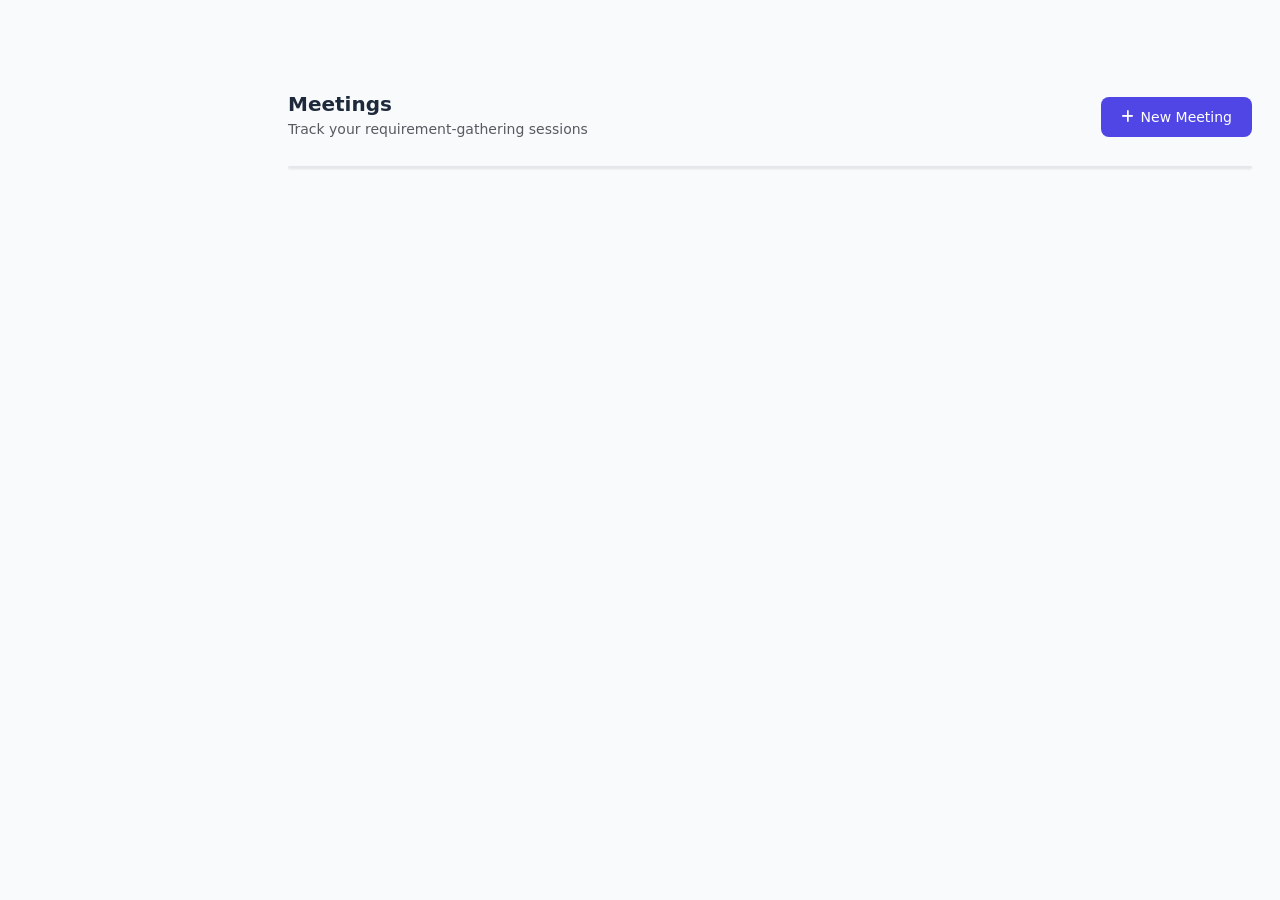
==== ReqAI/frontend/pages/meetings.html @ 3aa12336 "Phase 1: Project foundation - FastAPI backend, JWT auth, SQLite, frontend" ====
<!DOCTYPE html>
<html lang="en">
<head>
  <meta charset="UTF-8">
  <meta name="viewport" content="width=device-width, initial-scale=1.0">
  <title>Meetings • ReqAI</title>
  <link href="https://cdn.jsdelivr.net/npm/bootstrap@5.3.2/dist/css/bootstrap.min.css" rel="stylesheet">
  <link rel="stylesheet" href="https://cdnjs.cloudflare.com/ajax/libs/font-awesome/6.5.1/css/all.min.css">
  <link rel="stylesheet" href="../assets/css/theme.css">
</head>
<body>

  <div class="main-content">
    <div class="content-area">

      <!-- Header -->
      <div class="d-flex align-items-center justify-content-between mb-4">
        <div>
          <h5 class="mb-0 fw-bold">Meetings</h5>
          <small class="text-muted">Track your requirement-gathering sessions</small>
        </div>
        <button class="btn-primary-custom" onclick="openCreateModal()">
          <i class="fas fa-plus"></i> New Meeting
        </button>
      </div>

      <!-- Meetings Table Card -->
      <div class="req-card">
        <div class="card-body p-0">
          <div id="meetings-table-wrapper"></div>
        </div>
      </div>
    </div>
  </div>

  <!-- Create / Edit Modal -->
  <div class="modal fade" id="meetingModal" tabindex="-1" aria-hidden="true">
    <div class="modal-dialog modal-lg">
      <div class="modal-content" style="border-radius:var(--border-radius);">
        <div class="modal-header">
          <h5 class="modal-title fw-semibold" id="meetingModalLabel">New Meeting</h5>
          <button type="button" class="btn-close" data-bs-dismiss="modal"></button>
        </div>
        <div class="modal-body">
          <input type="hidden" id="meeting-id">
          <div class="row g-3">
            <div class="col-12">
              <label class="form-label-custom">Meeting Title *</label>
              <input type="text" class="form-control-custom" id="meeting-title" required>
            </div>
            <div class="col-12">
              <label class="form-label-custom">Project *</label>
              <select class="form-control-custom" id="meeting-project"></select>
            </div>
            <div class="col-md-6">
              <label class="form-label-custom">Meeting Date</label>
              <input type="date" class="form-control-custom" id="meeting-date">
            </div>
            <div class="col-md-6">
              <label class="form-label-custom">Duration (minutes)</label>
              <input type="number" class="form-control-custom" id="meeting-duration" min="1">
            </div>
            <div class="col-12">
              <label class="form-label-custom">Participants</label>
              <input type="text" class="form-control-custom" id="meeting-participants"
                     placeholder="e.g. John Smith, Jane Doe">
            </div>
            <div class="col-12">
              <label class="form-label-custom">Description</label>
              <textarea class="form-control-custom" id="meeting-desc" rows="3"
                        placeholder="What was discussed in this meeting?"></textarea>
            </div>
          </div>
        </div>
        <div class="modal-footer">
          <button type="button" class="btn btn-light" data-bs-dismiss="modal">Cancel</button>
          <button type="button" class="btn-primary-custom" onclick="saveMeeting()">
            <i class="fas fa-save"></i> Save Meeting
          </button>
        </div>
      </div>
    </div>
  </div>

  <script src="https://cdn.jsdelivr.net/npm/bootstrap@5.3.2/dist/js/bootstrap.bundle.min.js"></script>
  <script src="../assets/js/config.js"></script>
  <script src="../assets/js/auth.js"></script>
  <script src="../assets/js/api.js"></script>
  <script src="../assets/js/ui.js"></script>
  <script src="../assets/js/sidebar.js"></script>
  <script>
    requireAuth();
    renderLayout('Meetings', 'meetings');

    let modalInstance = null;
    let allProjects = [];

    async function loadAll() {
      showLoading();
      try {
        const [pData, mData] = await Promise.all([getProjectsAPI(), getMeetingsAPI()]);
        allProjects = pData.projects || [];
        renderMeetingsTable(mData.meetings || []);
      } catch (err) {
        showToast(err.message, 'error');
      } finally {
        hideLoading();
      }
    }

    function renderMeetingsTable(meetings) {
      const wrapper = document.getElementById('meetings-table-wrapper');
      if (meetings.length === 0) {
        wrapper.innerHTML = `
          <div class="empty-state">
            <i class="fas fa-calendar-check"></i>
            <h5>No Meetings Yet</h5>
            <p>Create your first meeting to start capturing requirements.</p>
          </div>`;
        return;
      }

      const projectMap = {};
      allProjects.forEach(p => { projectMap[p.id] = p.name; });

      wrapper.innerHTML = `
        <div class="table-responsive">
          <table class="req-table">
            <thead>
              <tr>
                <th>Title</th>
                <th>Project</th>
                <th>Date</th>
                <th>Duration</th>
                <th>Status</th>
                <th>Actions</th>
              </tr>
            </thead>
            <tbody>
              ${meetings.map(m => `
                <tr>
                  <td><strong>${m.title}</strong></td>
                  <td>${projectMap[m.project_id] || '—'}</td>
                  <td>${m.meeting_date ? formatDate(m.meeting_date) : '—'}</td>
                  <td>${m.duration_minutes ? m.duration_minutes + ' min' : '—'}</td>
                  <td>${getStatusBadge(m.processing_status)}</td>
                  <td>
                    <button class="btn btn-sm btn-outline-primary me-1"
                      onclick="openEditModal(${JSON.stringify(m).replace(/"/g,'&quot;')})">
                      <i class="fas fa-pen"></i>
                    </button>
                    <button class="btn btn-sm btn-outline-danger"
                      onclick="deleteMeeting(${m.id}, '${m.title.replace(/'/g,'\\'')}')">
                      <i class="fas fa-trash"></i>
                    </button>
                  </td>
                </tr>`).join('')}
            </tbody>
          </table>
        </div>`;
    }

    function populateProjectDropdown(selectedId = null) {
      const select = document.getElementById('meeting-project');
      select.innerHTML = '<option value="">-- Select Project --</option>' +
        allProjects.map(p =>
          `<option value="${p.id}" ${String(p.id) === String(selectedId) ? 'selected' : ''}>${p.name}</option>`
        ).join('');
    }

    function openCreateModal() {
      document.getElementById('meetingModalLabel').textContent = 'New Meeting';
      document.getElementById('meeting-id').value = '';
      document.getElementById('meeting-title').value = '';
      document.getElementById('meeting-date').value = '';
      document.getElementById('meeting-duration').value = '';
      document.getElementById('meeting-participants').value = '';
      document.getElementById('meeting-desc').value = '';
      populateProjectDropdown();
      modalInstance = new bootstrap.Modal(document.getElementById('meetingModal'));
      modalInstance.show();
    }

    function openEditModal(meeting) {
      document.getElementById('meetingModalLabel').textContent = 'Edit Meeting';
      document.getElementById('meeting-id').value = meeting.id;
      document.getElementById('meeting-title').value = meeting.title;
      document.getElementById('meeting-date').value = meeting.meeting_date || '';
      document.getElementById('meeting-duration').value = meeting.duration_minutes || '';
      document.getElementById('meeting-participants').value = meeting.participants || '';
      document.getElementById('meeting-desc').value = meeting.description || '';
      populateProjectDropdown(meeting.project_id);
      modalInstance = new bootstrap.Modal(document.getElementById('meetingModal'));
      modalInstance.show();
    }

    async function saveMeeting() {
      const id = document.getElementById('meeting-id').value;
      const project_id = document.getElementById('meeting-project').value;
      const title = document.getElementById('meeting-title').value.trim();

      if (!title) { showToast('Meeting title is required.', 'warning'); return; }
      if (!id && !project_id) { showToast('Please select a project.', 'warning'); return; }

      const payload = {
        title,
        description: document.getElementById('meeting-desc').value.trim() || null,
        meeting_date: document.getElementById('meeting-date').value || null,
        duration_minutes: document.getElementById('meeting-duration').value
          ? parseFloat(document.getElementById('meeting-duration').value) : null,
        participants: document.getElementById('meeting-participants').value.trim() || null,
      };
      if (!id) payload.project_id = parseInt(project_id);

      showLoading();
      try {
        if (id) {
          await updateMeetingAPI(id, payload);
          showToast('Meeting updated!', 'success');
        } else {
          await createMeetingAPI(payload);
          showToast('Meeting created!', 'success');
        }
        if (modalInstance) modalInstance.hide();
        loadAll();
      } catch (err) {
        showToast(err.message, 'error');
      } finally {
        hideLoading();
      }
    }

    async function deleteMeeting(id, title) {
      if (!confirmAction(`Delete meeting "${title}"?`)) return;
      showLoading();
      try {
        await deleteMeetingAPI(id);
        showToast('Meeting deleted.', 'success');
        loadAll();
      } catch (err) {
        showToast(err.message, 'error');
      } finally {
        hideLoading();
      }
    }

    loadAll();
  </script>
</body>
</html>
---- ReqAI/frontend/assets/css/theme.css ----
/* ================================================================
   ReqAI – Global Theme
   Modern dark-sidebar + light-content layout
   ================================================================ */

:root {
  --primary:        #4f46e5;   /* Indigo */
  --primary-dark:   #3730a3;
  --primary-light:  #818cf8;
  --secondary:      #0ea5e9;   /* Sky blue */
  --success:        #22c55e;
  --warning:        #f59e0b;
  --danger:         #ef4444;
  --info:           #06b6d4;

  --sidebar-bg:     #1e1b4b;   /* Deep indigo */
  --sidebar-text:   #c7d2fe;
  --sidebar-hover:  #312e81;
  --sidebar-active: #4f46e5;
  --sidebar-width:  260px;

  --topbar-bg:      #ffffff;
  --topbar-border:  #e5e7eb;

  --body-bg:        #f8fafc;
  --card-bg:        #ffffff;
  --card-border:    #e5e7eb;
  --card-shadow:    0 1px 3px rgba(0,0,0,.08), 0 1px 2px rgba(0,0,0,.04);
  --card-shadow-hover: 0 4px 12px rgba(0,0,0,.12);

  --text-primary:   #1e293b;
  --text-secondary: #64748b;
  --text-muted:     #94a3b8;

  --border-radius:  0.75rem;
  --border-radius-sm: 0.5rem;
  --transition:     all 0.2s ease;
}

/* ── Reset / Base ─────────────────────────────────────────────── */
*, *::before, *::after { box-sizing: border-box; margin: 0; padding: 0; }

body {
  font-family: 'Inter', system-ui, -apple-system, sans-serif;
  background: var(--body-bg);
  color: var(--text-primary);
  line-height: 1.6;
}

a { text-decoration: none; color: inherit; }
img { max-width: 100%; display: block; }

/* ── Scrollbar ────────────────────────────────────────────────── */
::-webkit-scrollbar { width: 6px; }
::-webkit-scrollbar-track { background: transparent; }
::-webkit-scrollbar-thumb { background: #cbd5e1; border-radius: 3px; }

/* ── Sidebar ──────────────────────────────────────────────────── */
.sidebar {
  position: fixed;
  top: 0; left: 0;
  width: var(--sidebar-width);
  height: 100vh;
  background: var(--sidebar-bg);
  display: flex;
  flex-direction: column;
  z-index: 1000;
  transition: var(--transition);
  overflow-y: auto;
}

.sidebar-brand {
  padding: 1.5rem 1.25rem;
  border-bottom: 1px solid rgba(255,255,255,.08);
  display: flex;
  align-items: center;
  gap: .75rem;
}

.sidebar-brand .brand-icon {
  width: 36px; height: 36px;
  background: var(--primary);
  border-radius: var(--border-radius-sm);
  display: flex; align-items: center; justify-content: center;
  font-size: 1.1rem; color: #fff;
}

.sidebar-brand .brand-name {
  font-size: 1.2rem;
  font-weight: 700;
  color: #fff;
  letter-spacing: -.025em;
}

.sidebar-brand .brand-tagline {
  font-size: .65rem;
  color: var(--sidebar-text);
  opacity: .7;
  display: block;
}

.sidebar-nav { flex: 1; padding: 1rem 0; }

.nav-section-title {
  font-size: .65rem;
  font-weight: 600;
  text-transform: uppercase;
  letter-spacing: .08em;
  color: var(--sidebar-text);
  opacity: .5;
  padding: 1rem 1.25rem .4rem;
}

.sidebar-link {
  display: flex;
  align-items: center;
  gap: .75rem;
  padding: .65rem 1.25rem;
  color: var(--sidebar-text);
  font-size: .875rem;
  font-weight: 500;
  border-radius: 0;
  transition: var(--transition);
  position: relative;
}

.sidebar-link:hover {
  background: var(--sidebar-hover);
  color: #fff;
}

.sidebar-link.active {
  background: var(--sidebar-active);
  color: #fff;
}

.sidebar-link.active::before {
  content: '';
  position: absolute;
  left: 0; top: 0; bottom: 0;
  width: 3px;
  background: var(--primary-light);
  border-radius: 0 2px 2px 0;
}

.sidebar-link i { width: 18px; text-align: center; font-size: .95rem; }

.sidebar-footer {
  padding: 1rem 1.25rem;
  border-top: 1px solid rgba(255,255,255,.08);
}

/* ── Topbar ───────────────────────────────────────────────────── */
.topbar {
  position: fixed;
  top: 0;
  left: var(--sidebar-width);
  right: 0;
  height: 64px;
  background: var(--topbar-bg);
  border-bottom: 1px solid var(--topbar-border);
  display: flex;
  align-items: center;
  justify-content: space-between;
  padding: 0 1.5rem;
  z-index: 999;
}

.topbar-left { display: flex; align-items: center; gap: 1rem; }
.topbar-right { display: flex; align-items: center; gap: .75rem; }

.page-title {
  font-size: 1.1rem;
  font-weight: 600;
  color: var(--text-primary);
}

.topbar-toggle {
  display: none;
  background: none;
  border: none;
  font-size: 1.25rem;
  color: var(--text-secondary);
  cursor: pointer;
}

/* ── Main Content ─────────────────────────────────────────────── */
.main-content {
  margin-left: var(--sidebar-width);
  padding-top: 64px;
  min-height: 100vh;
}

.content-area {
  padding: 1.75rem;
  max-width: 1400px;
}

/* ── Cards ────────────────────────────────────────────────────── */
.req-card {
  background: var(--card-bg);
  border: 1px solid var(--card-border);
  border-radius: var(--border-radius);
  box-shadow: var(--card-shadow);
  transition: var(--transition);
}

.req-card:hover { box-shadow: var(--card-shadow-hover); }

.req-card .card-header {
  padding: 1.25rem 1.5rem;
  border-bottom: 1px solid var(--card-border);
  display: flex;
  align-items: center;
  justify-content: space-between;
}

.req-card .card-body { padding: 1.5rem; }

/* ── Stat cards ───────────────────────────────────────────────── */
.stat-card {
  background: var(--card-bg);
  border: 1px solid var(--card-border);
  border-radius: var(--border-radius);
  padding: 1.5rem;
  box-shadow: var(--card-shadow);
  display: flex;
  align-items: center;
  gap: 1rem;
}

.stat-icon {
  width: 52px; height: 52px;
  border-radius: var(--border-radius-sm);
  display: flex; align-items: center; justify-content: center;
  font-size: 1.4rem; flex-shrink: 0;
}

.stat-icon.indigo  { background: #eef2ff; color: var(--primary); }
.stat-icon.sky     { background: #e0f2fe; color: var(--secondary); }
.stat-icon.green   { background: #dcfce7; color: var(--success); }
.stat-icon.amber   { background: #fef3c7; color: var(--warning); }

.stat-label { font-size: .8rem; color: var(--text-secondary); margin-bottom: .2rem; }
.stat-value { font-size: 1.75rem; font-weight: 700; line-height: 1; color: var(--text-primary); }
.stat-change { font-size: .75rem; margin-top: .25rem; }
.stat-change.up   { color: var(--success); }
.stat-change.down { color: var(--danger); }

/* ── Buttons ──────────────────────────────────────────────────── */
.btn-primary-custom {
  background: var(--primary);
  color: #fff;
  border: none;
  padding: .55rem 1.25rem;
  border-radius: var(--border-radius-sm);
  font-size: .875rem;
  font-weight: 500;
  cursor: pointer;
  transition: var(--transition);
  display: inline-flex;
  align-items: center;
  gap: .4rem;
}
.btn-primary-custom:hover { background: var(--primary-dark); color: #fff; }

/* ── Badges ───────────────────────────────────────────────────── */
.badge-status {
  padding: .25rem .65rem;
  border-radius: 999px;
  font-size: .72rem;
  font-weight: 600;
  text-transform: capitalize;
}
.badge-active     { background: #dcfce7; color: #15803d; }
.badge-pending    { background: #fef3c7; color: #92400e; }
.badge-completed  { background: #e0f2fe; color: #0369a1; }
.badge-failed     { background: #fee2e2; color: #b91c1c; }
.badge-archived   { background: #f1f5f9; color: #475569; }
.badge-processing { background: #ede9fe; color: #6d28d9; }

/* ── Tables ───────────────────────────────────────────────────── */
.req-table { width: 100%; border-collapse: collapse; }
.req-table th {
  background: #f8fafc;
  font-size: .75rem;
  font-weight: 600;
  text-transform: uppercase;
  letter-spacing: .05em;
  color: var(--text-secondary);
  padding: .75rem 1rem;
  border-bottom: 1px solid var(--card-border);
  text-align: left;
}
.req-table td {
  padding: .875rem 1rem;
  border-bottom: 1px solid #f1f5f9;
  font-size: .875rem;
  color: var(--text-primary);
  vertical-align: middle;
}
.req-table tr:last-child td { border-bottom: none; }
.req-table tr:hover td { background: #f8fafc; }

/* ── Forms ────────────────────────────────────────────────────── */
.form-label-custom {
  font-size: .8rem;
  font-weight: 600;
  color: var(--text-secondary);
  margin-bottom: .35rem;
  display: block;
  text-transform: uppercase;
  letter-spacing: .04em;
}

.form-control-custom {
  width: 100%;
  padding: .6rem .9rem;
  border: 1.5px solid var(--card-border);
  border-radius: var(--border-radius-sm);
  font-size: .875rem;
  color: var(--text-primary);
  background: #fff;
  transition: var(--transition);
  outline: none;
}
.form-control-custom:focus {
  border-color: var(--primary);
  box-shadow: 0 0 0 3px rgba(79,70,229,.12);
}

/* ── Empty state ──────────────────────────────────────────────── */
.empty-state {
  text-align: center;
  padding: 3rem 1rem;
  color: var(--text-secondary);
}
.empty-state i {
  font-size: 3rem;
  color: var(--text-muted);
  margin-bottom: 1rem;
  display: block;
}
.empty-state h5 { font-weight: 600; margin-bottom: .5rem; }
.empty-state p  { font-size: .875rem; }

/* ── Toast ────────────────────────────────────────────────────── */
#toast-container {
  position: fixed;
  bottom: 1.5rem;
  right: 1.5rem;
  z-index: 9999;
  display: flex;
  flex-direction: column;
  gap: .5rem;
}
.toast-msg {
  min-width: 280px;
  padding: .85rem 1.1rem;
  border-radius: var(--border-radius-sm);
  font-size: .875rem;
  font-weight: 500;
  color: #fff;
  box-shadow: 0 4px 12px rgba(0,0,0,.15);
  display: flex;
  align-items: center;
  gap: .6rem;
  animation: slideInRight .25s ease;
}
.toast-msg.success { background: var(--success); }
.toast-msg.error   { background: var(--danger); }
.toast-msg.info    { background: var(--info); }
.toast-msg.warning { background: var(--warning); color: #1c1917; }

@keyframes slideInRight {
  from { transform: translateX(120%); opacity: 0; }
  to   { transform: translateX(0);    opacity: 1; }
}

/* ── Loading overlay ──────────────────────────────────────────── */
.loading-overlay {
  position: fixed; inset: 0;
  background: rgba(255,255,255,.6);
  display: flex; align-items: center; justify-content: center;
  z-index: 9998;
  backdrop-filter: blur(2px);
}
.spinner-ring {
  width: 40px; height: 40px;
  border: 3px solid #e2e8f0;
  border-top-color: var(--primary);
  border-radius: 50%;
  animation: spin .7s linear infinite;
}
@keyframes spin { to { transform: rotate(360deg); } }

/* ── Auth pages ───────────────────────────────────────────────── */
.auth-wrapper {
  min-height: 100vh;
  display: flex;
  align-items: center;
  justify-content: center;
  background: linear-gradient(135deg, #1e1b4b 0%, #312e81 40%, #4f46e5 100%);
  padding: 1rem;
}
.auth-card {
  background: #fff;
  border-radius: var(--border-radius);
  padding: 2.5rem;
  width: 100%;
  max-width: 440px;
  box-shadow: 0 20px 60px rgba(0,0,0,.25);
}
.auth-logo {
  text-align: center;
  margin-bottom: 2rem;
}
.auth-logo .logo-icon {
  width: 56px; height: 56px;
  background: var(--primary);
  border-radius: var(--border-radius);
  display: inline-flex; align-items: center; justify-content: center;
  font-size: 1.6rem; color: #fff;
  margin-bottom: .75rem;
}
.auth-logo h4 { font-weight: 800; color: var(--text-primary); margin: 0; }
.auth-logo p  { font-size: .8rem; color: var(--text-secondary); margin: .25rem 0 0; }

/* ── Responsive ───────────────────────────────────────────────── */
@media (max-width: 768px) {
  .sidebar {
    transform: translateX(-100%);
  }
  .sidebar.open {
    transform: translateX(0);
  }
  .topbar { left: 0; }
  .topbar-toggle { display: block; }
  .main-content { margin-left: 0; }
  .sidebar-overlay {
    display: none;
    position: fixed; inset: 0;
    background: rgba(0,0,0,.45);
    z-index: 999;
  }
  .sidebar-overlay.visible { display: block; }
}
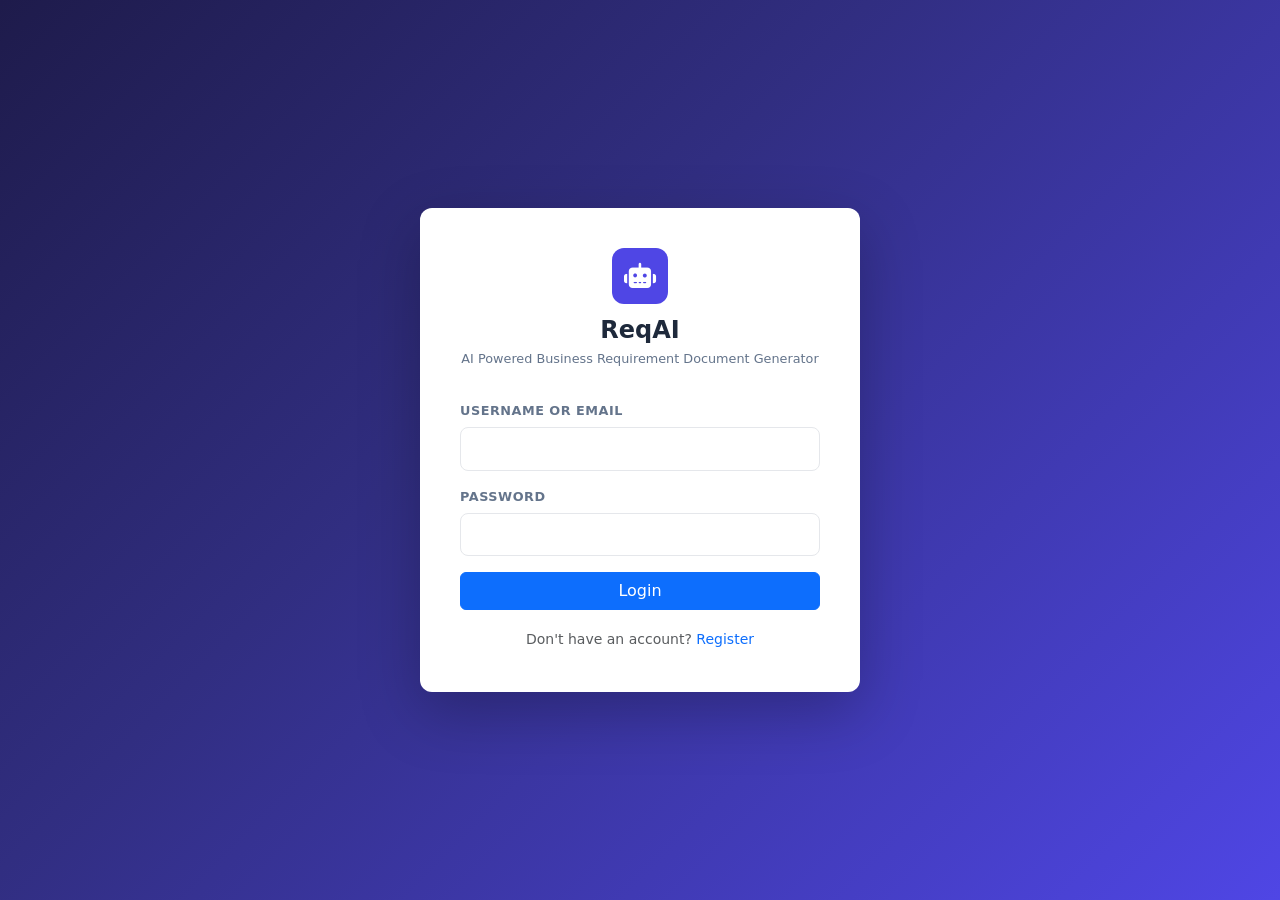
==== commit 4d71f498: "ReqAI Phase 1-8 Complete: Full AI-Powered BRD Generator - Phase 1: FastAPI backend, SQLite, JWT auth" ====
--- a/ReqAI/frontend/pages/meetings.html
+++ b/ReqAI/frontend/pages/meetings.html
@@ -95,12 +95,15 @@
     let modalInstance = null;
     let allProjects = [];
 
+    let allMeetings = [];
+
     async function loadAll() {
       showLoading();
       try {
         const [pData, mData] = await Promise.all([getProjectsAPI(), getMeetingsAPI()]);
         allProjects = pData.projects || [];
-        renderMeetingsTable(mData.meetings || []);
+        allMeetings = mData.meetings || [];
+        renderMeetingsTable(allMeetings);
       } catch (err) {
         showToast(err.message, 'error');
       } finally {
@@ -145,12 +148,15 @@
                   <td>${m.duration_minutes ? m.duration_minutes + ' min' : '—'}</td>
                   <td>${getStatusBadge(m.processing_status)}</td>
                   <td>
+                    <a href="meeting_detail.html?id=${m.id}" class="btn btn-sm btn-outline-success me-1" title="View Details">
+                      <i class="fas fa-eye"></i>
+                    </a>
                     <button class="btn btn-sm btn-outline-primary me-1"
-                      onclick="openEditModal(${JSON.stringify(m).replace(/"/g,'&quot;')})">
+                      data-meeting-id="${m.id}" onclick="openEditById(this.dataset.meetingId)">
                       <i class="fas fa-pen"></i>
                     </button>
                     <button class="btn btn-sm btn-outline-danger"
-                      onclick="deleteMeeting(${m.id}, '${m.title.replace(/'/g,'\\'')}')">
+                      onclick="deleteMeeting(${m.id})">
                       <i class="fas fa-trash"></i>
                     </button>
                   </td>
@@ -166,9 +172,30 @@
         allProjects.map(p =>
           `<option value="${p.id}" ${String(p.id) === String(selectedId) ? 'selected' : ''}>${p.name}</option>`
         ).join('');
-    }
-
-    function openCreateModal() {
+      // Auto-select first project if only one exists
+      if (allProjects.length === 1 && !selectedId) {
+        select.value = allProjects[0].id;
+      }
+    }
+
+    async function openCreateModal() {
+      // Load projects on-demand if not yet loaded (handles fast clicks before loadAll completes)
+      if (allProjects.length === 0) {
+        try {
+          const pData = await getProjectsAPI();
+          allProjects = pData.projects || [];
+        } catch (err) {
+          showToast('Could not load projects: ' + err.message, 'error');
+          return;
+        }
+      }
+
+      if (allProjects.length === 0) {
+        showToast('Please create a Project first before adding a Meeting.', 'warning');
+        setTimeout(() => { window.location.href = 'projects.html'; }, 1800);
+        return;
+      }
+
       document.getElementById('meetingModalLabel').textContent = 'New Meeting';
       document.getElementById('meeting-id').value = '';
       document.getElementById('meeting-title').value = '';
@@ -177,8 +204,26 @@
       document.getElementById('meeting-participants').value = '';
       document.getElementById('meeting-desc').value = '';
       populateProjectDropdown();
-      modalInstance = new bootstrap.Modal(document.getElementById('meetingModal'));
+
+      const modalEl = document.getElementById('meetingModal');
+      if (!modalEl) {
+        showToast('Modal element not found. Please refresh the page.', 'error');
+        return;
+      }
+
+      if (typeof bootstrap === 'undefined') {
+        showToast('Bootstrap not loaded. Please check internet connection.', 'error');
+        return;
+      }
+
+      modalInstance = new bootstrap.Modal(modalEl);
       modalInstance.show();
+    }
+
+    function openEditById(id) {
+      const meeting = allMeetings.find(m => m.id === parseInt(id));
+      if (!meeting) { showToast('Meeting not found.', 'error'); return; }
+      openEditModal(meeting);
     }
 
     function openEditModal(meeting) {
@@ -200,7 +245,7 @@
       const title = document.getElementById('meeting-title').value.trim();
 
       if (!title) { showToast('Meeting title is required.', 'warning'); return; }
-      if (!id && !project_id) { showToast('Please select a project.', 'warning'); return; }
+      if (!id && !project_id) { showToast('Please select a project from the dropdown.', 'warning'); return; }
 
       const payload = {
         title,
@@ -217,12 +262,17 @@
         if (id) {
           await updateMeetingAPI(id, payload);
           showToast('Meeting updated!', 'success');
+          if (modalInstance) modalInstance.hide();
+          loadAll();
         } else {
-          await createMeetingAPI(payload);
-          showToast('Meeting created!', 'success');
+          const newMeeting = await createMeetingAPI(payload);
+          showToast('Meeting created! Opening...', 'success');
+          if (modalInstance) modalInstance.hide();
+          // Redirect directly to meeting detail
+          setTimeout(() => {
+            window.location.href = `meeting_detail.html?id=${newMeeting.id}`;
+          }, 800);
         }
-        if (modalInstance) modalInstance.hide();
-        loadAll();
       } catch (err) {
         showToast(err.message, 'error');
       } finally {
@@ -230,7 +280,9 @@
       }
     }
 
-    async function deleteMeeting(id, title) {
+    async function deleteMeeting(id) {
+      const meeting = allMeetings.find(m => m.id === id);
+      const title = meeting ? meeting.title : 'this meeting';
       if (!confirmAction(`Delete meeting "${title}"?`)) return;
       showLoading();
       try {
